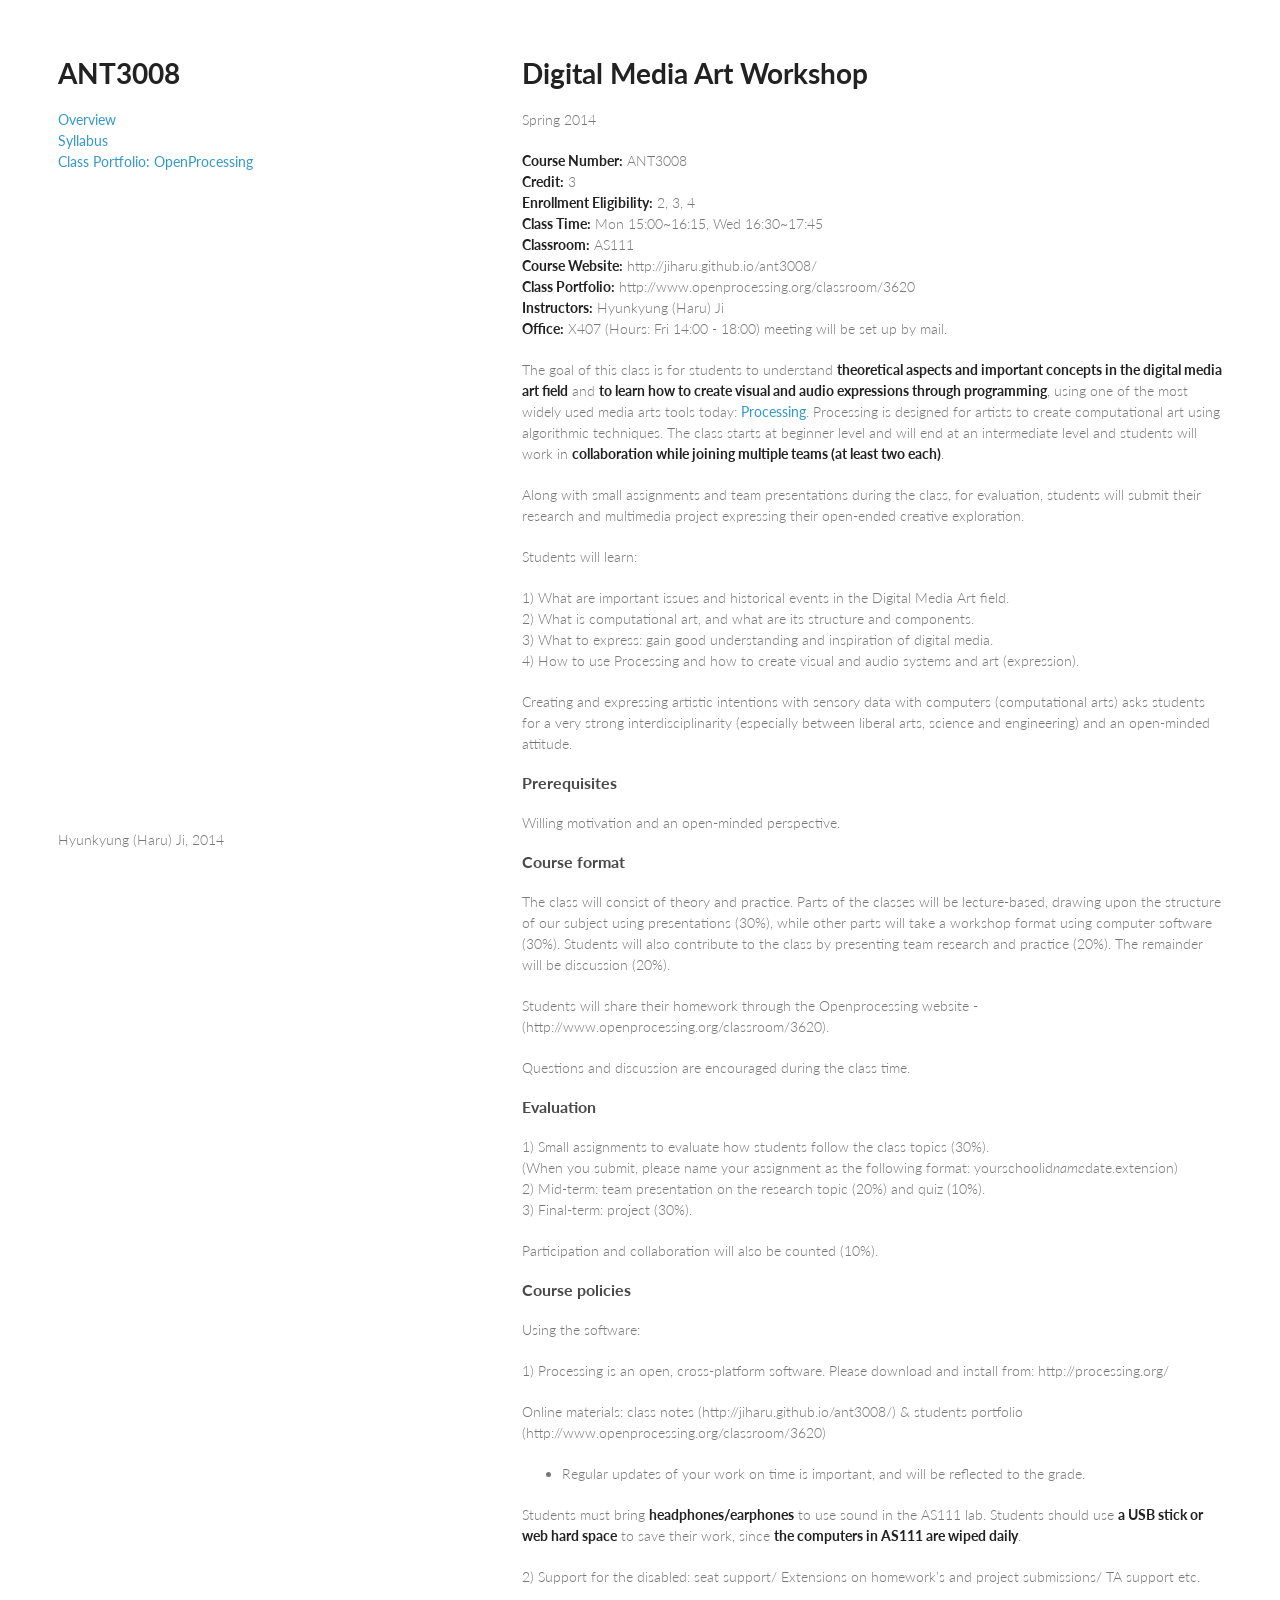
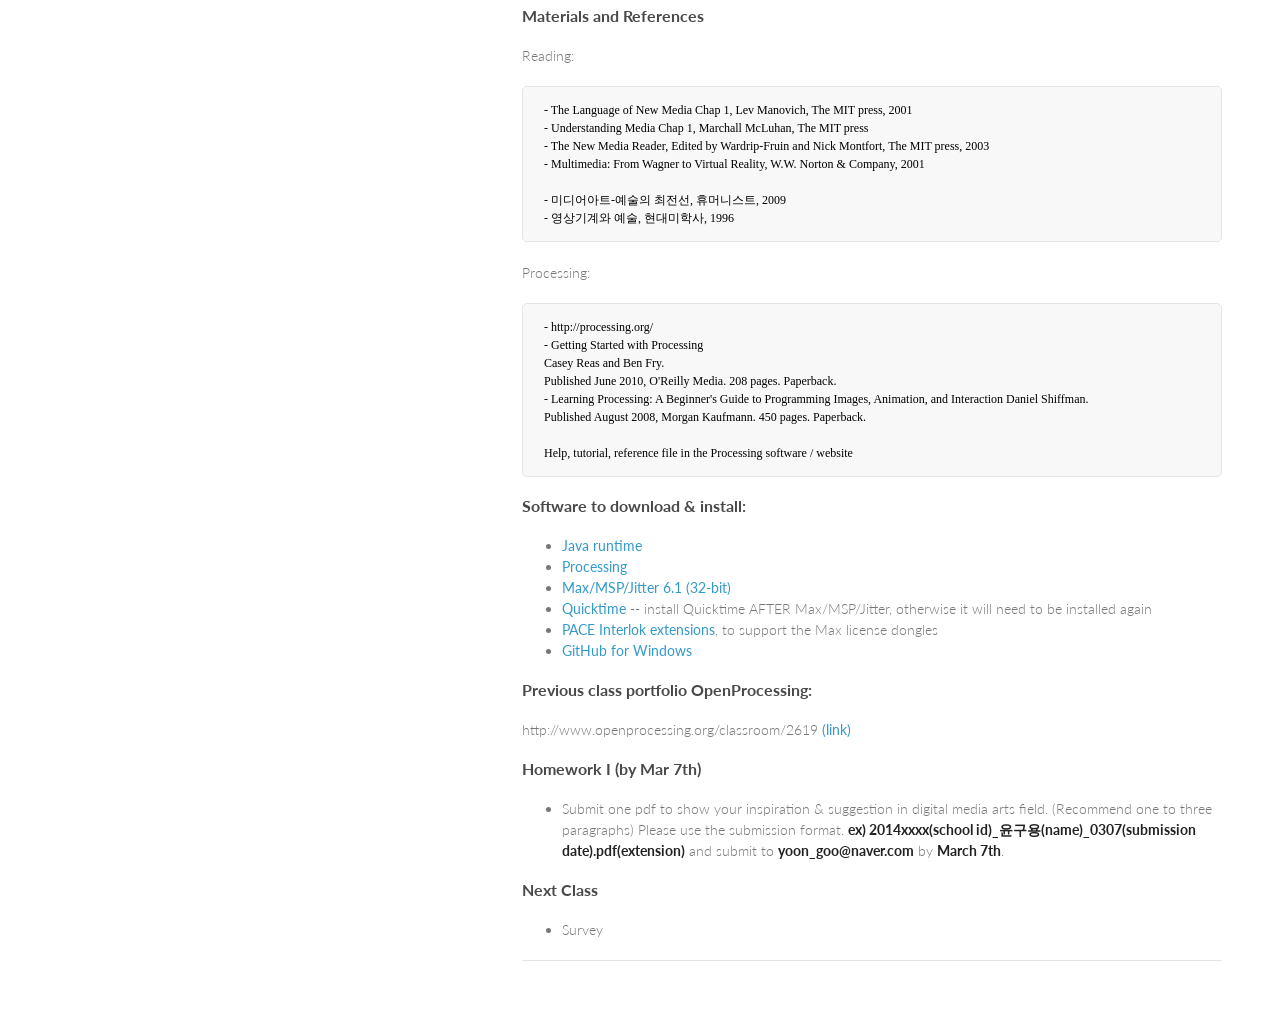
==== index.html @ 2ad6445f "update" ====
<!DOCTYPE html>
<html>
<head>
<meta charset='utf-8'>
<title>Digital Media Art Workshop</title>
    
<link href="css/site.css" media="screen" rel="stylesheet" type="text/css" />
<link href="css/highlight.default.css" media="screen" rel="stylesheet" type="text/css" />
  
<script src="js/jquery.js"></script>
<script src="js/showdown.js" type="text/javascript"></script>

<link rel="icon" type="image/x-icon" href="favicon.ico" />
</head>
<body>
<!--
Write the markdown code below.
A guide to markdown syntax is at http://daringfireball.net/projects/markdown/
-->

<div style="display: none" id="sourcetext">

# Digital Media Art Workshop  
Spring 2014

**Course Number:** ANT3008  
**Credit:** 3  
**Enrollment Eligibility:** 2, 3, 4  
**Class Time:** Mon 15:00~16:15, Wed 16:30~17:45      
**Classroom:** AS111     
**Course Website:** http://jiharu.github.io/ant3008/    
**Class Portfolio:** http://www.openprocessing.org/classroom/3620     
**Instructors:** Hyunkyung (Haru) Ji         
**Office:** X407 (Hours: Fri 14:00 - 18:00) meeting will be set up by mail.


The goal of this class is for students to understand **theoretical aspects and important concepts in the digital media art field** and **to learn how to create visual and audio expressions through programming**, using one of the most widely used media arts tools today: [Processing](http://www.processing.org). Processing is designed for artists to create computational art using algorithmic techniques. The class starts at beginner level and will end at an intermediate level and students will work in **collaboration while joining multiple teams (at least two each)**.

Along with small assignments and team presentations during the class, for evaluation, students will submit their research and multimedia project expressing their open-ended creative exploration.

Students will learn: 

1) What are important issues and historical events in the Digital Media Art field.    
2) What is computational art, and what are its structure and components.    
3) What to express: gain good understanding and inspiration of digital media.   
4) How to use Processing and how to create visual and audio systems and art (expression).

Creating and expressing artistic intentions with sensory data with computers (computational arts) asks students for a very strong interdisciplinarity (especially between liberal arts, science and engineering) and an open-minded attitude.

### Prerequisites 

Willing motivation and an open-minded perspective.

### Course format

The class will consist of theory and practice. Parts of the classes will be lecture-based, drawing upon the structure of our subject using presentations (30%), while other parts will take a workshop format using computer software (30%). Students will also contribute to the class by presenting team research and practice (20%). The remainder will be discussion (20%).

Students will share their homework through the Openprocessing website - (http://www.openprocessing.org/classroom/3620).

Questions and discussion are encouraged during the class time.

### Evaluation

1) Small assignments to evaluate how students follow the class topics (30%).     
	(When you submit, please name your assignment as the following format: yourschoolid_name_date.extension)    
2) Mid-term: team presentation on the research topic (20%) and quiz (10%).     
3) Final-term: project (30%).

Participation and collaboration will also be counted (10%).

### Course policies

Using the software:

1) Processing	is	an	open,	cross-platform	software.	Please	download	and	install	from: http://processing.org/

Online materials: class notes (http://jiharu.github.io/ant3008/) & students portfolio (http://www.openprocessing.org/classroom/3620)

- Regular updates of your work on time is important, and will be reflected to the grade.

Students must bring __headphones/earphones__ to use sound in the AS111 lab. Students should use __a USB stick or web hard space__ to save their work, since **the computers in AS111 are wiped daily**.

2) Support for the disabled: seat support/ Extensions on homework’s and project submissions/ TA support etc.

### Materials and References
Reading: 

	- The Language of New Media Chap 1, Lev Manovich, The MIT press, 2001 
	- Understanding Media Chap 1, Marchall McLuhan, The MIT press 
	- The New Media Reader, Edited by Wardrip-Fruin and Nick Montfort, The MIT press, 2003 
	- Multimedia: From Wagner to Virtual Reality, W.W. Norton & Company, 2001

	- 미디어아트-예술의 최전선, 휴머니스트, 2009 
	- 영상기계와 예술, 현대미학사, 1996

Processing: 

	- http://processing.org/ 
	- Getting Started with Processing
	Casey Reas and Ben Fry. 
	Published June 2010, O'Reilly Media. 208 pages. Paperback.
	- Learning Processing: A Beginner's Guide to Programming Images, Animation, and Interaction Daniel Shiffman. 
	Published August 2008, Morgan Kaufmann. 450 pages. Paperback.
	
	Help, tutorial, reference file in the Processing software / website

### Software to download & install:

- [Java runtime](http://www.java.com/en/download/index.jsp)
- [Processing](http://processing.org/download/)
- [Max/MSP/Jitter 6.1 (32-bit)](http://cycling74.com)
- [Quicktime](http://www.apple.com/quicktime/download/) -- install Quicktime AFTER Max/MSP/Jitter, otherwise it will need to be installed again 
- [PACE Interlok extensions](http://www.paceap.com/dldrvr.html), to support the Max license dongles 
- [GitHub for Windows](http://windows.github.com/)

### Previous class portfolio OpenProcessing: 

http://www.openprocessing.org/classroom/2619     [(link)](http://www.openprocessing.org/classroom/2619)

### Homework I (by Mar 7th)
- Submit one pdf to show your inspiration & suggestion in digital media arts field. (Recommend one to three paragraphs) Please use the submission format. **ex) 2014xxxx(school id)\_윤구용(name)\_0307(submission date).pdf(extension)** and submit to **yoon\_goo@naver.com** by **March 7th**.


### Next Class
- Survey

--- 

</div>
<div id="wrapper">
	
	<div class="header">
		
		<h1>ANT3008</h1>		
		<a href="index.html">Overview</a><br/>
		<a href="2014_dmaworkshop.pdf">Syllabus</a><br/>
		<a href=http://www.openprocessing.org/classroom/3620>Class Portfolio: OpenProcessing</a>
		<br/>
	<!--	<a href="processing.html">Processing</a><br/>
		<br/>
		<a href="max.html">Max/MSP/Jitter</a><br/> -->
	</div>
	<div class="section">
		<script type="text/javascript">
		//var converter = new Markdown.Converter();
		var converter = new Showdown.converter();
		document.write(converter.makeHtml($('#sourcetext').text()));
		</script>
	</div>
	
	<div class="footer">Hyunkyung (Haru) Ji, 2014</div>
	
</div>
</body>
</html>
---- css/site.css ----
@import url(https://fonts.googleapis.com/css?family=Lato:300italic,700italic,300,700);

body {
  padding:50px;
  font:14px/1.5 Lato, "Helvetica Neue", Helvetica, Arial, sans-serif;
  color:#777;
  font-weight:300;
}

h1, h2, h3, h4, h5, h6 {
  color:#222;
  margin:0 0 20px;
}

p, ul, ol, table, pre, dl {
  margin:0 0 20px;
}

h1, h2, h3 {
  line-height:1.1;
}

h1 {
  font-size:28px;
}

h2 {
  color:#393939;
}

h3, h4, h5, h6 {
  color:#494949;
}

a {
  color:#39c;
  font-weight:400;
  text-decoration:none;
}

a small {
  font-size:11px;
  color:#777;
  margin-top:-0.6em;
  display:block;
}

.wrapper {
  width:860px;
  margin:0 auto;
}

blockquote {
  border-left:1px solid #e5e5e5;
  margin:0;
  padding:0 0 0 20px;
  font-style:italic;
}

code, pre {
  font-family:Monaco, Bitstream Vera Sans Mono, Lucida Console, Terminal;
  color:#333;
  font-size:12px;
}

pre {
  padding:8px 15px;
  background: #f8f8f8;  
  border-radius:5px;
  border:1px solid #e5e5e5;
  overflow-x: auto;
}

table {
  width:100%;
  border-collapse:collapse;
}

th, td {
  text-align:left;
  padding:5px 10px;
  border-bottom:1px solid #e5e5e5;
}

dt {
  color:#444;
  font-weight:700;
}

th {
  color:#444;
}

img {
  max-width:100%;
}

.header {
  width:220px;
  float:left;
  position:fixed;
}

.header ul {
  list-style:none;
  height:40px;
  
  padding:0;
  
  background: #eee;
  background: -moz-linear-gradient(top, #f8f8f8 0%, #dddddd 100%);
  background: -webkit-gradient(linear, left top, left bottom, color-stop(0%,#f8f8f8), color-stop(100%,#dddddd));
  background: -webkit-linear-gradient(top, #f8f8f8 0%,#dddddd 100%);
  background: -o-linear-gradient(top, #f8f8f8 0%,#dddddd 100%);
  background: -ms-linear-gradient(top, #f8f8f8 0%,#dddddd 100%);
  background: linear-gradient(top, #f8f8f8 0%,#dddddd 100%);
  
  border-radius:5px;
  border:1px solid #d2d2d2;
  box-shadow:inset #fff 0 1px 0, inset rgba(0,0,0,0.03) 0 -1px 0;
  width:220px;
}

.header li {
  width:89px;
  float:left;
  border-right:1px solid #d2d2d2;
  height:40px;
}

.header ul a {
  line-height:1;
  font-size:11px;
  color:#999;
  display:block;
  text-align:center;
  padding-top:6px;
  height:40px;
}

strong {
  color:#222;
  font-weight:700;
}

.header ul li + li {
  width:88px;
  border-left:1px solid #fff;
}

.header ul li + li + li {
  border-right:none;
  width:89px;
}

.header ul a strong {
  font-size:14px;
  display:block;
  color:#222;
}

.section {
  width:700px;
  float:right;
  padding-bottom:50px;
}

small {
  font-size:11px;
}

hr {
  border:0;
  background:#e5e5e5;
  height:1px;
  margin:0 0 20px;
}

.footer {
  width:220px;
  float:left;
  position:fixed;
  bottom:50px;
}

@media print, screen and (max-width: 1050px) {
  
  div.wrapper {
    width:auto;
    margin:0;
  }
  
  .header, .section, .footer {
    float:none;
    position:static;
    width:auto;
  }
  
  .header {
    padding-right:320px;
  }
  
  .section {
    border:1px solid #e5e5e5;
    border-width:1px 0;
    padding:20px 0;
    margin:0 0 20px;
  }
  
  .header a small {
    display:inline;
  }
  
  .header ul {
    position:absolute;
    right:50px;
    top:52px;
  }
}

@media print, screen and (max-width: 720px) {
  body {
    word-wrap:break-word;
  }
  
  .header {
    padding:0;
  }
  
  .header ul, .header p.view {
    position:static;
  }
  
  pre, code {
    word-wrap:normal;
  }
}

@media print, screen and (max-width: 480px) {
  body {
    padding:15px;
  }
  
  .header ul {
    display:none;
  }
}

@media print {
  body {
    padding:0.4in;
    font-size:12pt;
    color:#444;
  }
}

/*

body {
	font-size: 12px;
	line-height: 16px;
	margin: 0;
	padding: 0;
	
}

p, td, div {
	font-family: "Helvetica Neue", Arial, Helvetica, Geneva, sans-serif;
	font-weight: normal;
	font-size: 12px;
	line-height: 145%;
	font-family: georgia, geneva, arial, verdana, helvetica, san-serif;
	color:#333333;
	
}

b, i, em, strong {
	color: #000000;
}

body {
	padding: 0px;
	background-color: #fff;
	margin: 0px;;
}

h1 { font-family: "Helvetica Neue", Helvetica, Geneva, Arial, sans-serif; 
	font-weight: lighter;  color: #999999; font-size: 32px;
}

h2 { font-family: "Helvetica Neue", Helvetica, Geneva, Arial, sans-serif;
	font-weight: lighter;  color: #999999; font-size: 28px; }
h3 { font-family: "Helvetica Neue", Helvetica, Geneva, Arial, sans-serif;
	font-weight: lighter;  color: #999999; font-size: 24px; }
h4 { font-family: "Helvetica Neue", Helvetica, Geneva, Arial, sans-serif;
	font-weight: lighter;  color: #999999; font-size: 18px; }

a {
	list-style-type:none;
	color: #0066CC;
	border-width: 0px 0px 1px 0px;
	border-style: solid;
	border-color: #0066CC;
}
a:link, a:visited {
	text-decoration: none;
	color: #0066CC;
}
a:active, a:hover {
	text-decoration: none;
	color: #FFFFFF;
	background-color:#999999;
	border-style: none;
}

img {
	border-width: 0px; 
}

pre, code {
	background-color:#EEEEEE;
	padding: 5px;
	font-family: "Andale Mono", Monaco, Courier, "Courier New";
	font-size: 11px;
	line-height: 12px;
}

div {
	margin: 0px;
	padding: 0px;
}

hr {
	border: 1px dotted #CCCCCC;
	height: 0px;
}


#wrapper {
	margin: 80px auto 0px auto;
	padding: 0px;
	position: relative;
	text-align:justify;
	width: 760px;
	height: 100%;
	background-color:#fff;
	border: 0px;
}

#Head {
	width: 100%;
	margin: 0px;
	padding: 5px;
}

#Head h1 {
	font-size:42px;
	text-align:right;
	font-weight:lighter;
	line-height: 50%;
	color:#999999;
}


#nav {
	margin: 0px 5px 0px 5px;
	padding: 5px 0px 5px 0px;
	background-color:#EEEEEE;
	width: 100%;
	font-family: "Helvetica Neue", Helvetica, Geneva, Arial, sans-serif;
	text-align: right;
} 

#nav a {
	display:inline;
	list-style-type:none;
	text-transform: uppercase;
	color: #0066CC;
	font-weight:bold;
	font-size:small;
	margin: 5px;
	padding: 0px;
	border-style: none;
}
#nav a:link, #nav a:visited {
	text-decoration: none;
	color: #0066CC;
}
#nav a:active, #nav a:hover {
	text-decoration: none;
	color: #FFFFFF;
	background-color:#999999;
	margin: 0px;
	padding: 5px;
}


#Left {
	margin: 10px;
	padding: 0px;
	left: 0px;
	width: 480px;
	float:left;
}

#Right {
	margin-left: 538px;
	width: 202;
	margin-top: 0px;
	margin-right: 0px;
	margin-bottom: 0px;
	padding: 0px;
	text-align:right;
}

#Right a {
	color: #0066CC;
	font-size:small;
	margin: 0px;
	padding: 0px;
	border-style: none;
	font-family: "Helvetica Neue", Helvetica, Geneva, Arial, sans-serif;
}
#Right a:link, #Right a:visited {
	text-decoration: none;
	color: #0066CC;
}
#Right a:active, #Right a:hover {
	text-decoration: none;
	color: #FFFFFF;
	background-color:#999999;
}

#Right img {
	vertical-align: text-top;	
}

.ImgAlignRight {
	float:right;
	padding-right: 0px;
	padding-left: 5px;
	padding-bottom: 1px;
	clear: both;	
}

.ContentBox {
	position: relative;
	margin-left: 0px;
	margin-right: 0px;
	margin-top: 0px;
	margin-bottom: 5px;
	padding: 5px 15px 5px 15px;
	border: 1px dotted #666666;
	text-align:justify;
}

.Caption {
	font-size: smaller;
	font-weight:lighter;
	color:#666666;
}

#Footer {
	width: 100%;
	padding: 0px 0px 30px 0px;
	margin: 10px;
	border-top: #666666 1px dotted;
	color:#666666;
	font-family: "Helvetica Neue", Helvetica, Geneva, Arial, sans-serif;
	font-size:smaller;
	text-align:right;
	float:left;
}
*/
---- css/highlight.default.css ----
/*

Original style from softwaremaniacs.org (c) Ivan Sagalaev <Maniac@SoftwareManiacs.Org>

*/

pre code {
  display: block; padding: 0.5em;
  background: #f8f8f8;
}

pre code,
pre .subst,
pre .tag .title,
pre .lisp .title,
pre .clojure .built_in,
pre .nginx .title {
  color: black;
}

pre .string,
pre .title,
pre .constant,
pre .parent,
pre .tag .value,
pre .rules .value,
pre .rules .value .number,
pre .preprocessor,
pre .ruby .symbol,
pre .ruby .symbol .string,
pre .aggregate,
pre .template_tag,
pre .django .variable,
pre .smalltalk .class,
pre .addition,
pre .flow,
pre .stream,
pre .bash .variable,
pre .apache .tag,
pre .apache .cbracket,
pre .tex .command,
pre .tex .special,
pre .erlang_repl .function_or_atom,
pre .markdown .header {
  color: #800;
}

pre .comment,
pre .annotation,
pre .template_comment,
pre .diff .header,
pre .chunk,
pre .markdown .blockquote {
  color: #888;
}

pre .number,
pre .date,
pre .regexp,
pre .literal,
pre .smalltalk .symbol,
pre .smalltalk .char,
pre .go .constant,
pre .change,
pre .markdown .bullet,
pre .markdown .link_url {
  color: #080;
}

pre .label,
pre .javadoc,
pre .ruby .string,
pre .decorator,
pre .filter .argument,
pre .localvars,
pre .array,
pre .attr_selector,
pre .important,
pre .pseudo,
pre .pi,
pre .doctype,
pre .deletion,
pre .envvar,
pre .shebang,
pre .apache .sqbracket,
pre .nginx .built_in,
pre .tex .formula,
pre .erlang_repl .reserved,
pre .prompt,
pre .markdown .link_label,
pre .vhdl .attribute,
pre .clojure .attribute,
pre .coffeescript .property {
  color: #88F
}

pre .keyword,
pre .id,
pre .phpdoc,
pre .title,
pre .built_in,
pre .aggregate,
pre .css .tag,
pre .javadoctag,
pre .phpdoc,
pre .yardoctag,
pre .smalltalk .class,
pre .winutils,
pre .bash .variable,
pre .apache .tag,
pre .go .typename,
pre .tex .command,
pre .markdown .strong,
pre .request,
pre .status {
  font-weight: bold;
}

pre .markdown .emphasis {
  font-style: italic;
}

pre .nginx .built_in {
  font-weight: normal;
}

pre .coffeescript .javascript,
pre .javascript .xml,
pre .tex .formula,
pre .xml .javascript,
pre .xml .vbscript,
pre .xml .css,
pre .xml .cdata {
  opacity: 0.5;
}
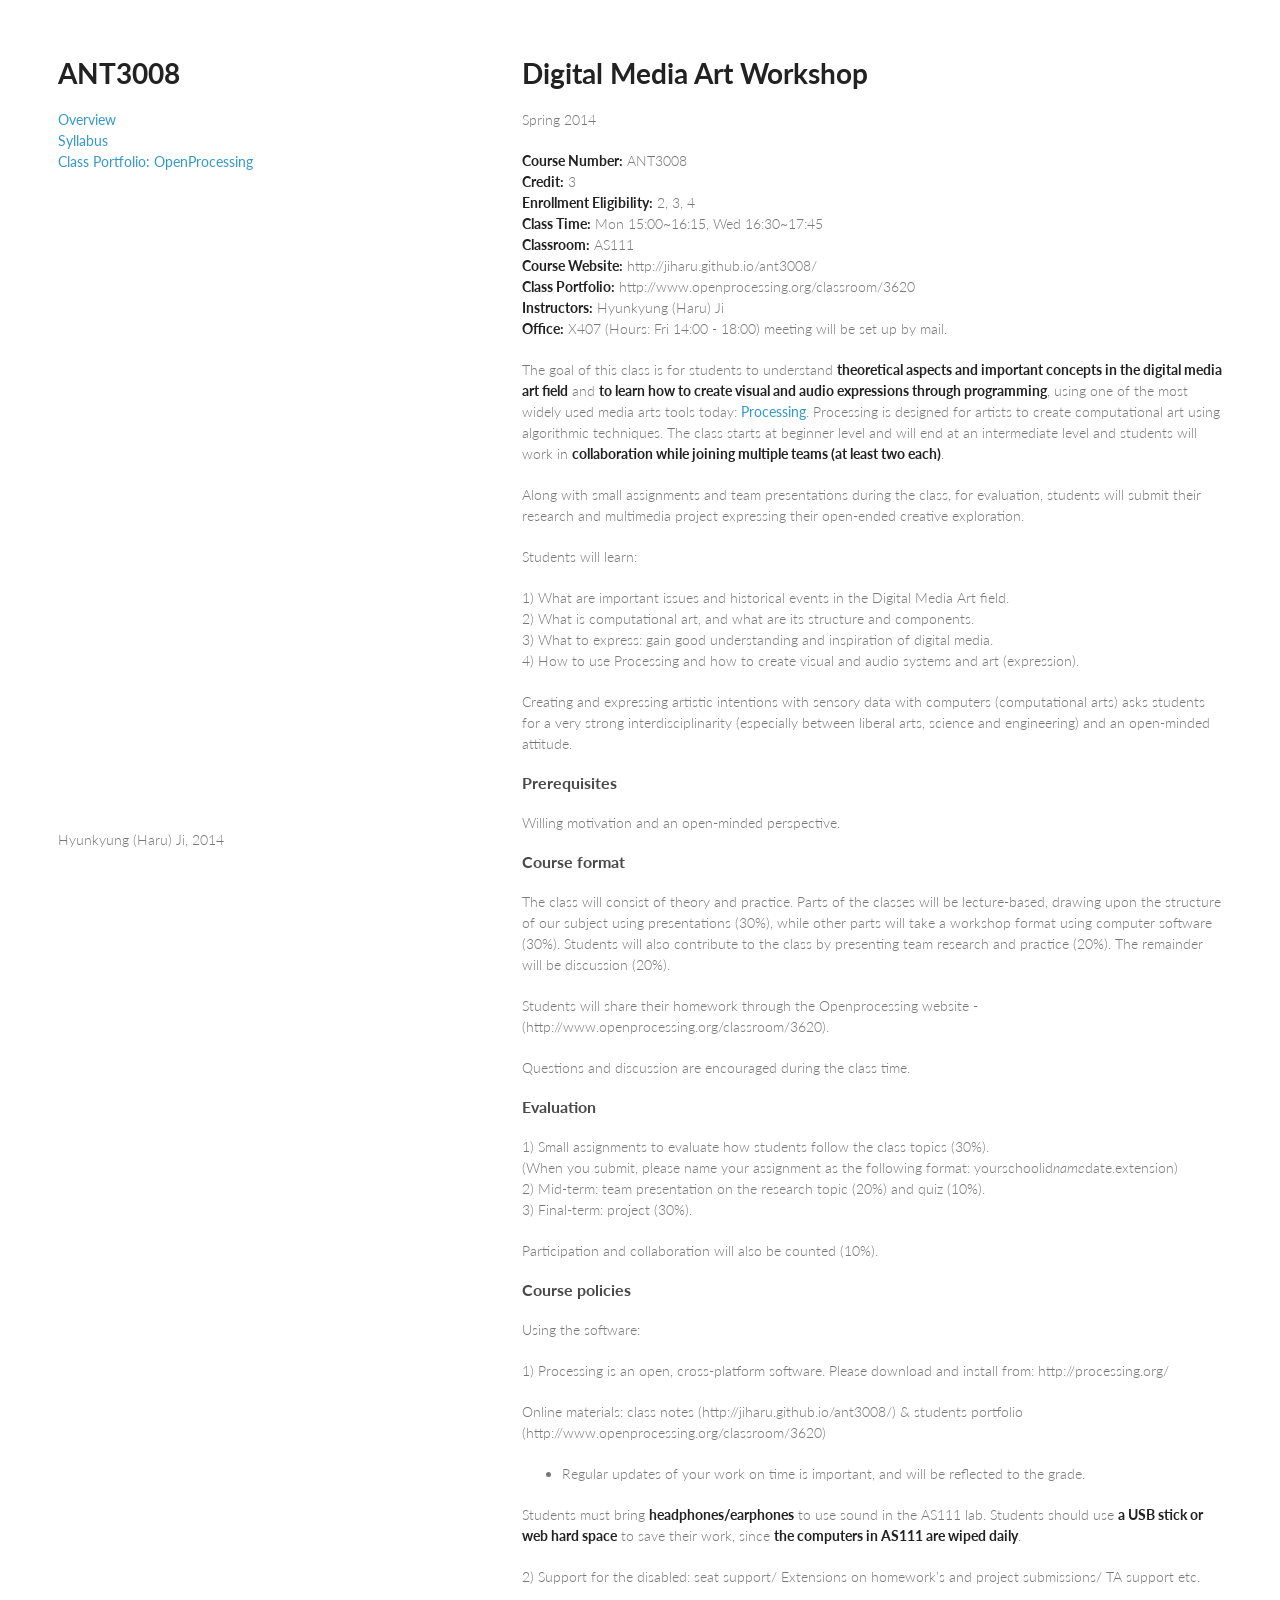
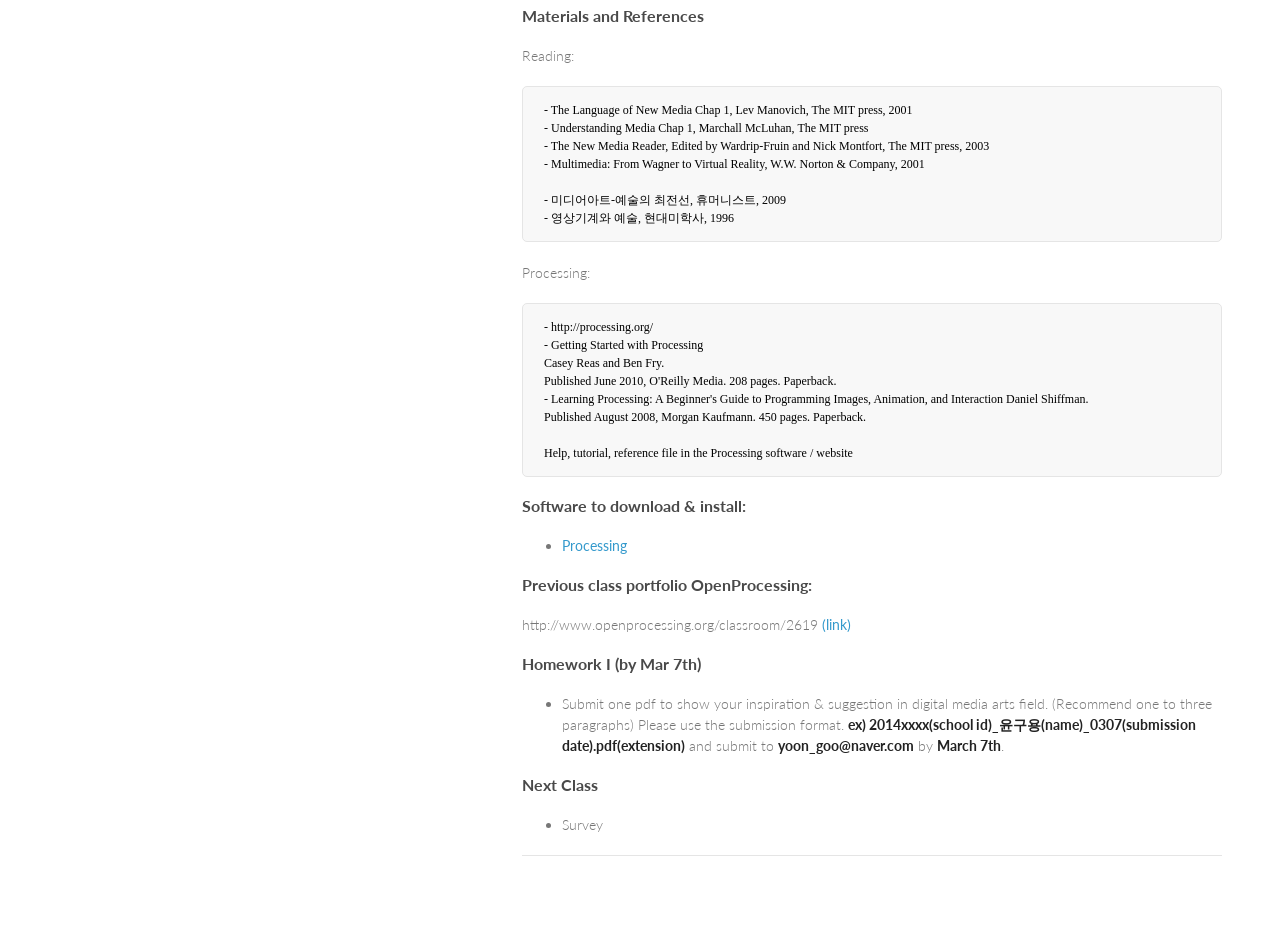
==== commit eea704eb: "update" ====
--- a/index.html
+++ b/index.html
@@ -106,12 +106,7 @@
 
 ### Software to download & install:
 
-- [Java runtime](http://www.java.com/en/download/index.jsp)
 - [Processing](http://processing.org/download/)
-- [Max/MSP/Jitter 6.1 (32-bit)](http://cycling74.com)
-- [Quicktime](http://www.apple.com/quicktime/download/) -- install Quicktime AFTER Max/MSP/Jitter, otherwise it will need to be installed again 
-- [PACE Interlok extensions](http://www.paceap.com/dldrvr.html), to support the Max license dongles 
-- [GitHub for Windows](http://windows.github.com/)
 
 ### Previous class portfolio OpenProcessing: 
 
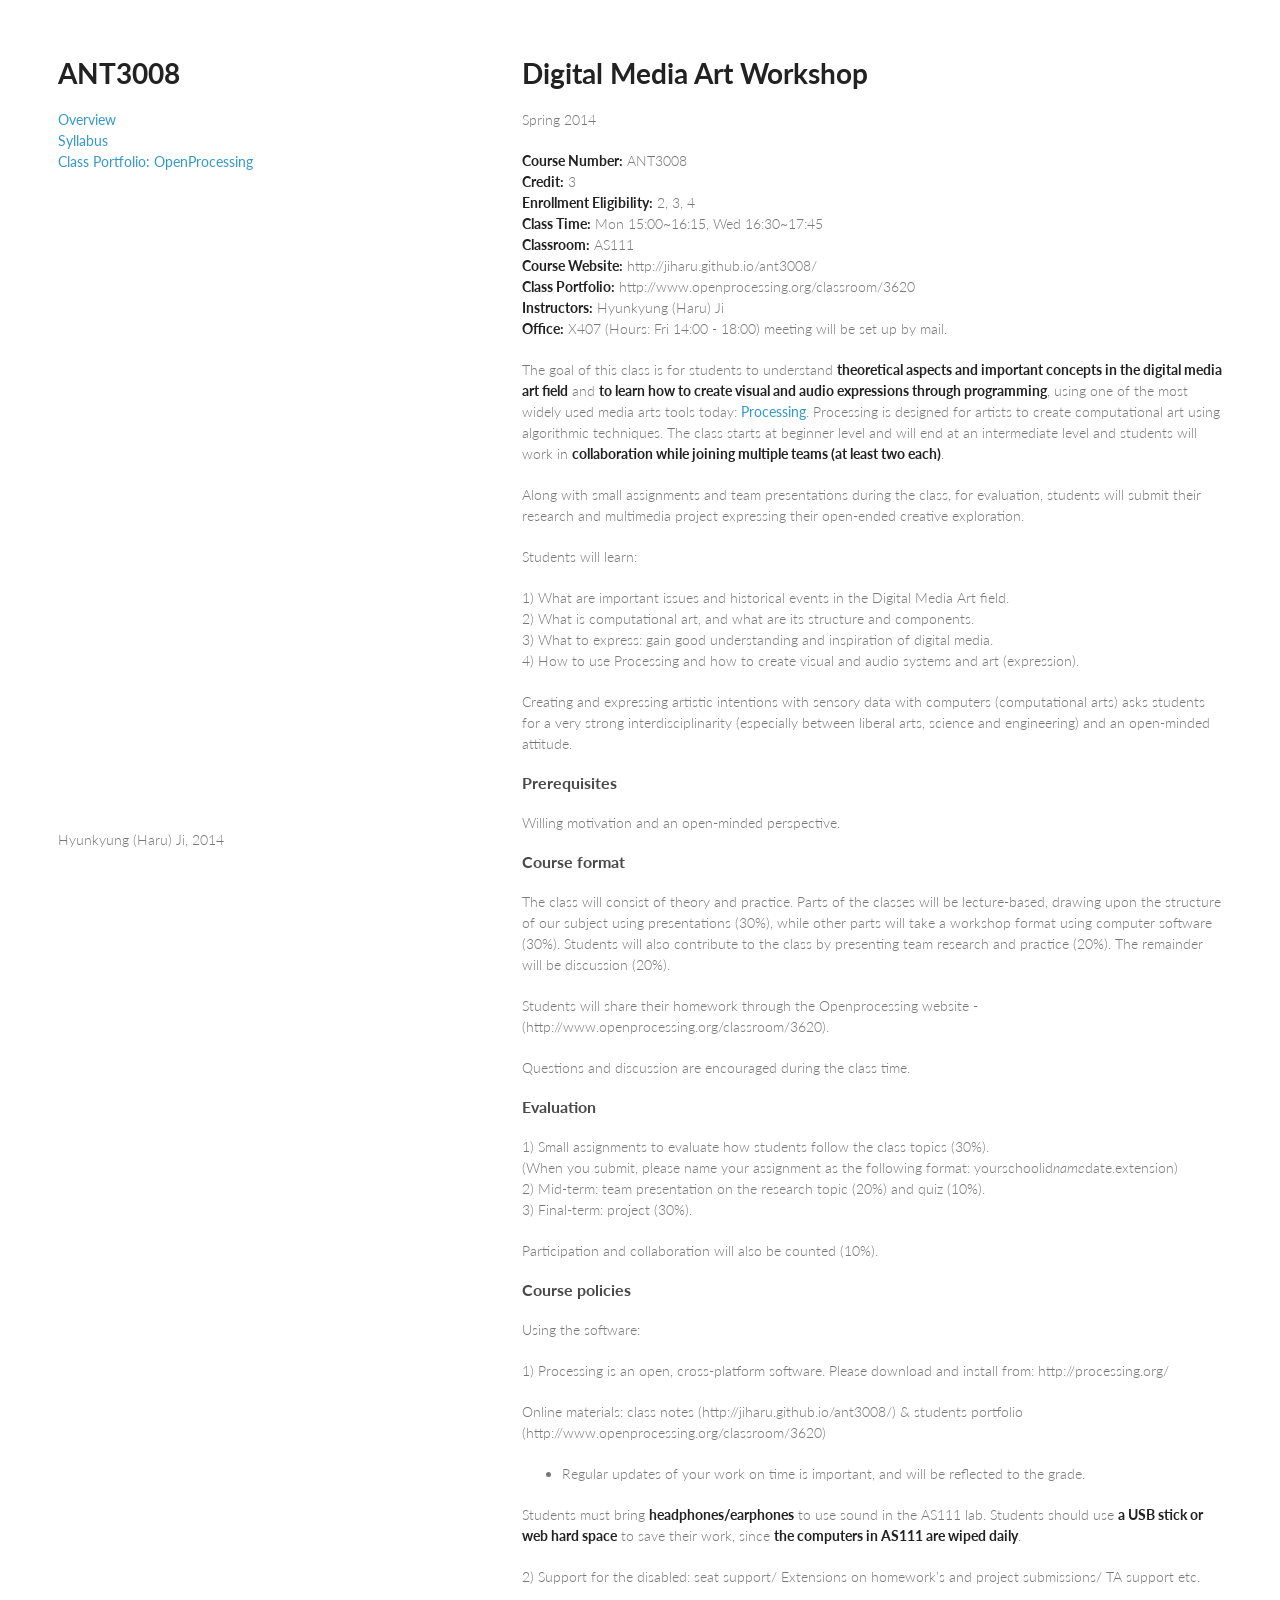
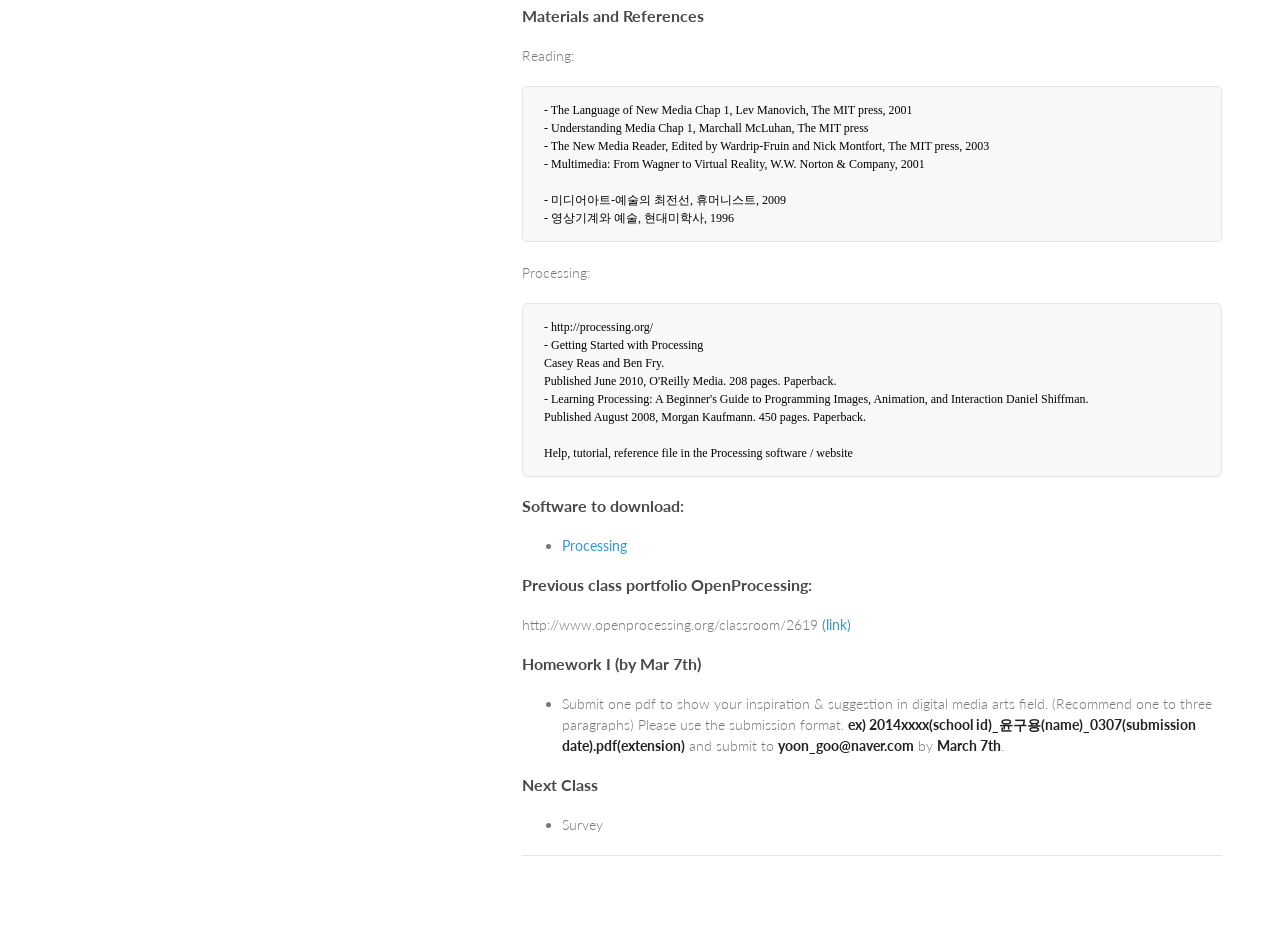
==== commit bd727180: "update" ====
--- a/index.html
+++ b/index.html
@@ -104,7 +104,7 @@
 	
 	Help, tutorial, reference file in the Processing software / website
 
-### Software to download & install:
+### Software to download:
 
 - [Processing](http://processing.org/download/)
 
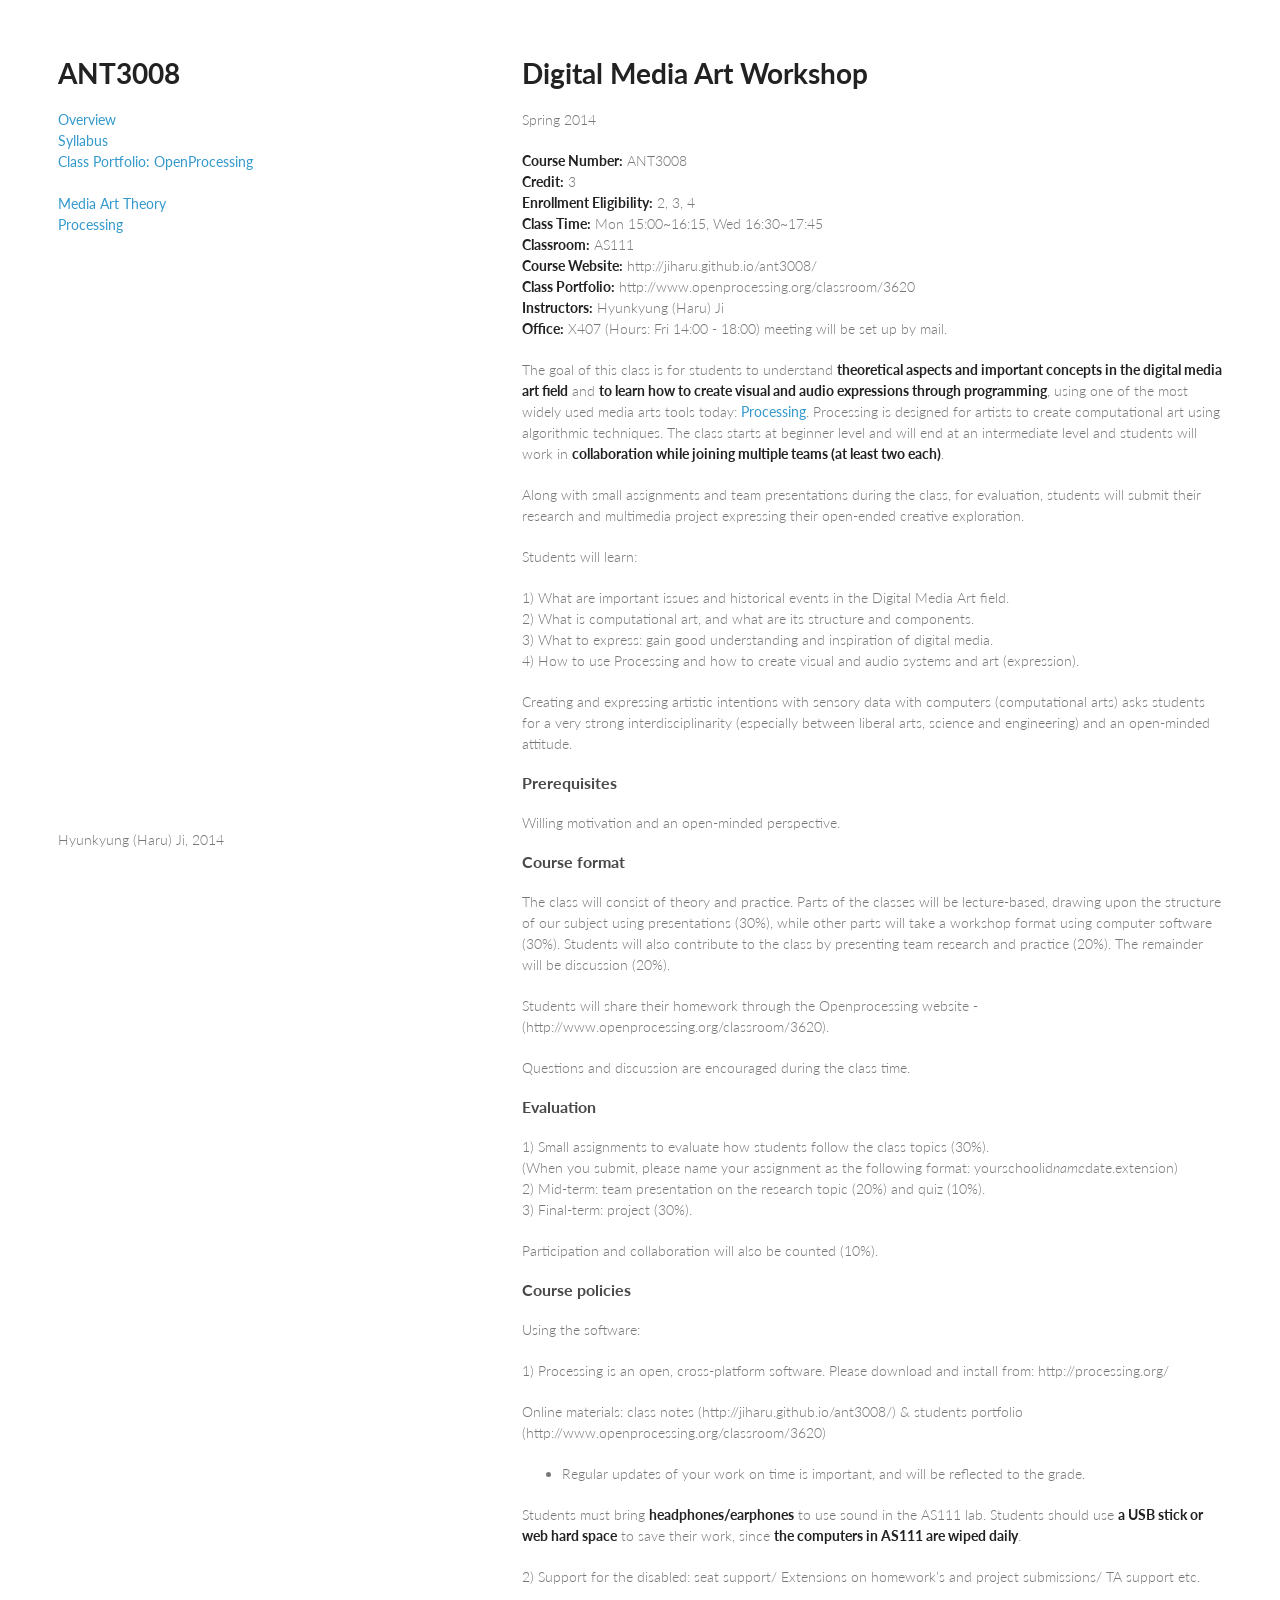
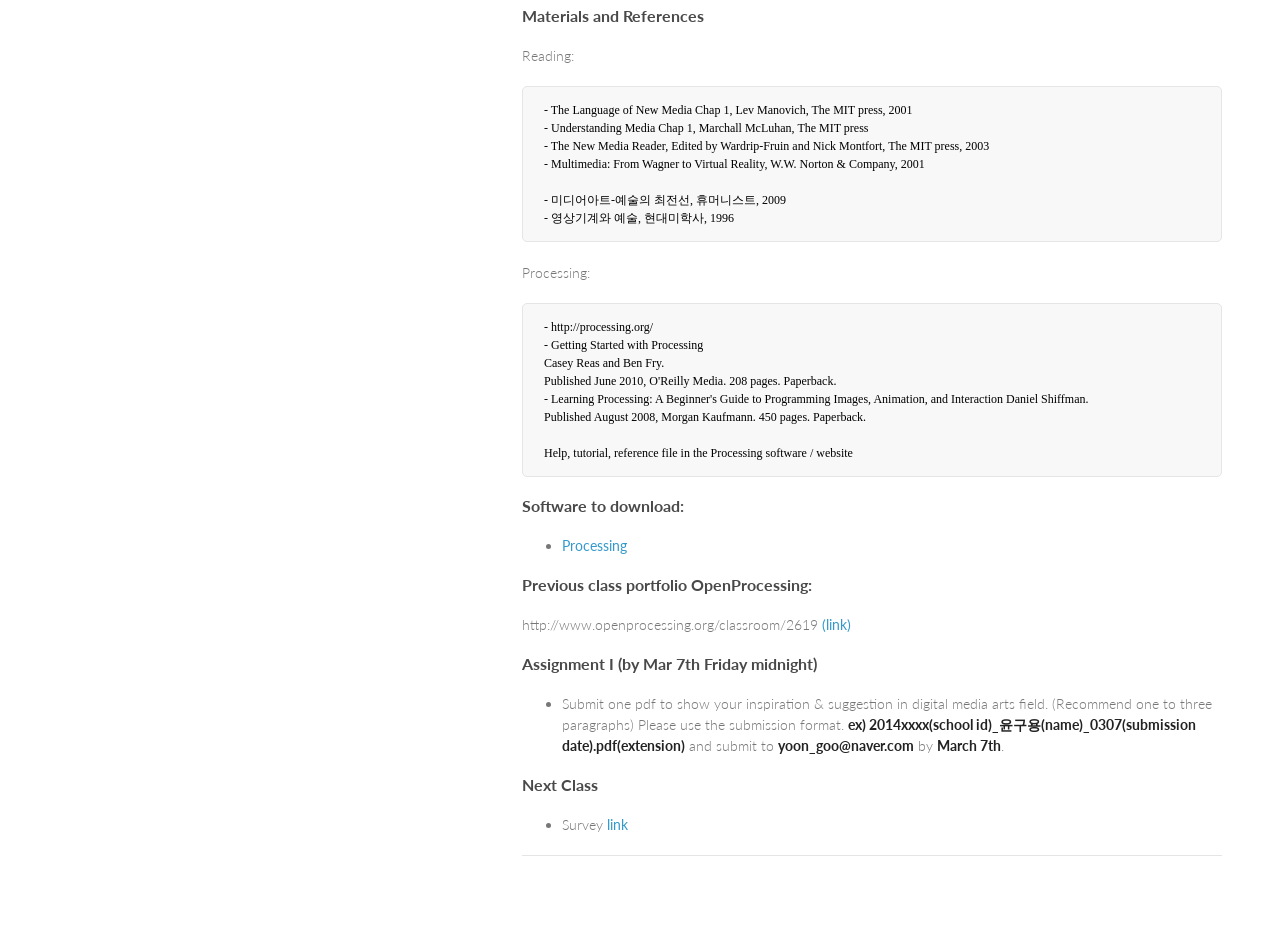
==== commit cd66d6eb: "update" ====
--- a/index.html
+++ b/index.html
@@ -112,12 +112,12 @@
 
 http://www.openprocessing.org/classroom/2619     [(link)](http://www.openprocessing.org/classroom/2619)
 
-### Homework I (by Mar 7th)
+### Assignment I (by Mar 7th Friday midnight)
 - Submit one pdf to show your inspiration & suggestion in digital media arts field. (Recommend one to three paragraphs) Please use the submission format. **ex) 2014xxxx(school id)\_윤구용(name)\_0307(submission date).pdf(extension)** and submit to **yoon\_goo@naver.com** by **March 7th**.
 
 
 ### Next Class
-- Survey
+- Survey [link](https://docs.google.com/forms/d/11x7WYAbM5YvWRGxfHUEVZEcPGlIAhMvw2wcq1GQN0pM/viewform)
 
 --- 
 
@@ -130,10 +130,11 @@
 		<a href="index.html">Overview</a><br/>
 		<a href="2014_dmaworkshop.pdf">Syllabus</a><br/>
 		<a href=http://www.openprocessing.org/classroom/3620>Class Portfolio: OpenProcessing</a>
+		<br/><br/>
+		<a href="theory.html">Media Art Theory</a><br/>
+		<a href="processing.html">Processing</a><br/>
 		<br/>
-	<!--	<a href="processing.html">Processing</a><br/>
-		<br/>
-		<a href="max.html">Max/MSP/Jitter</a><br/> -->
+		<!--	<a href="max.html">Max/MSP/Jitter</a><br/>  -->
 	</div>
 	<div class="section">
 		<script type="text/javascript">
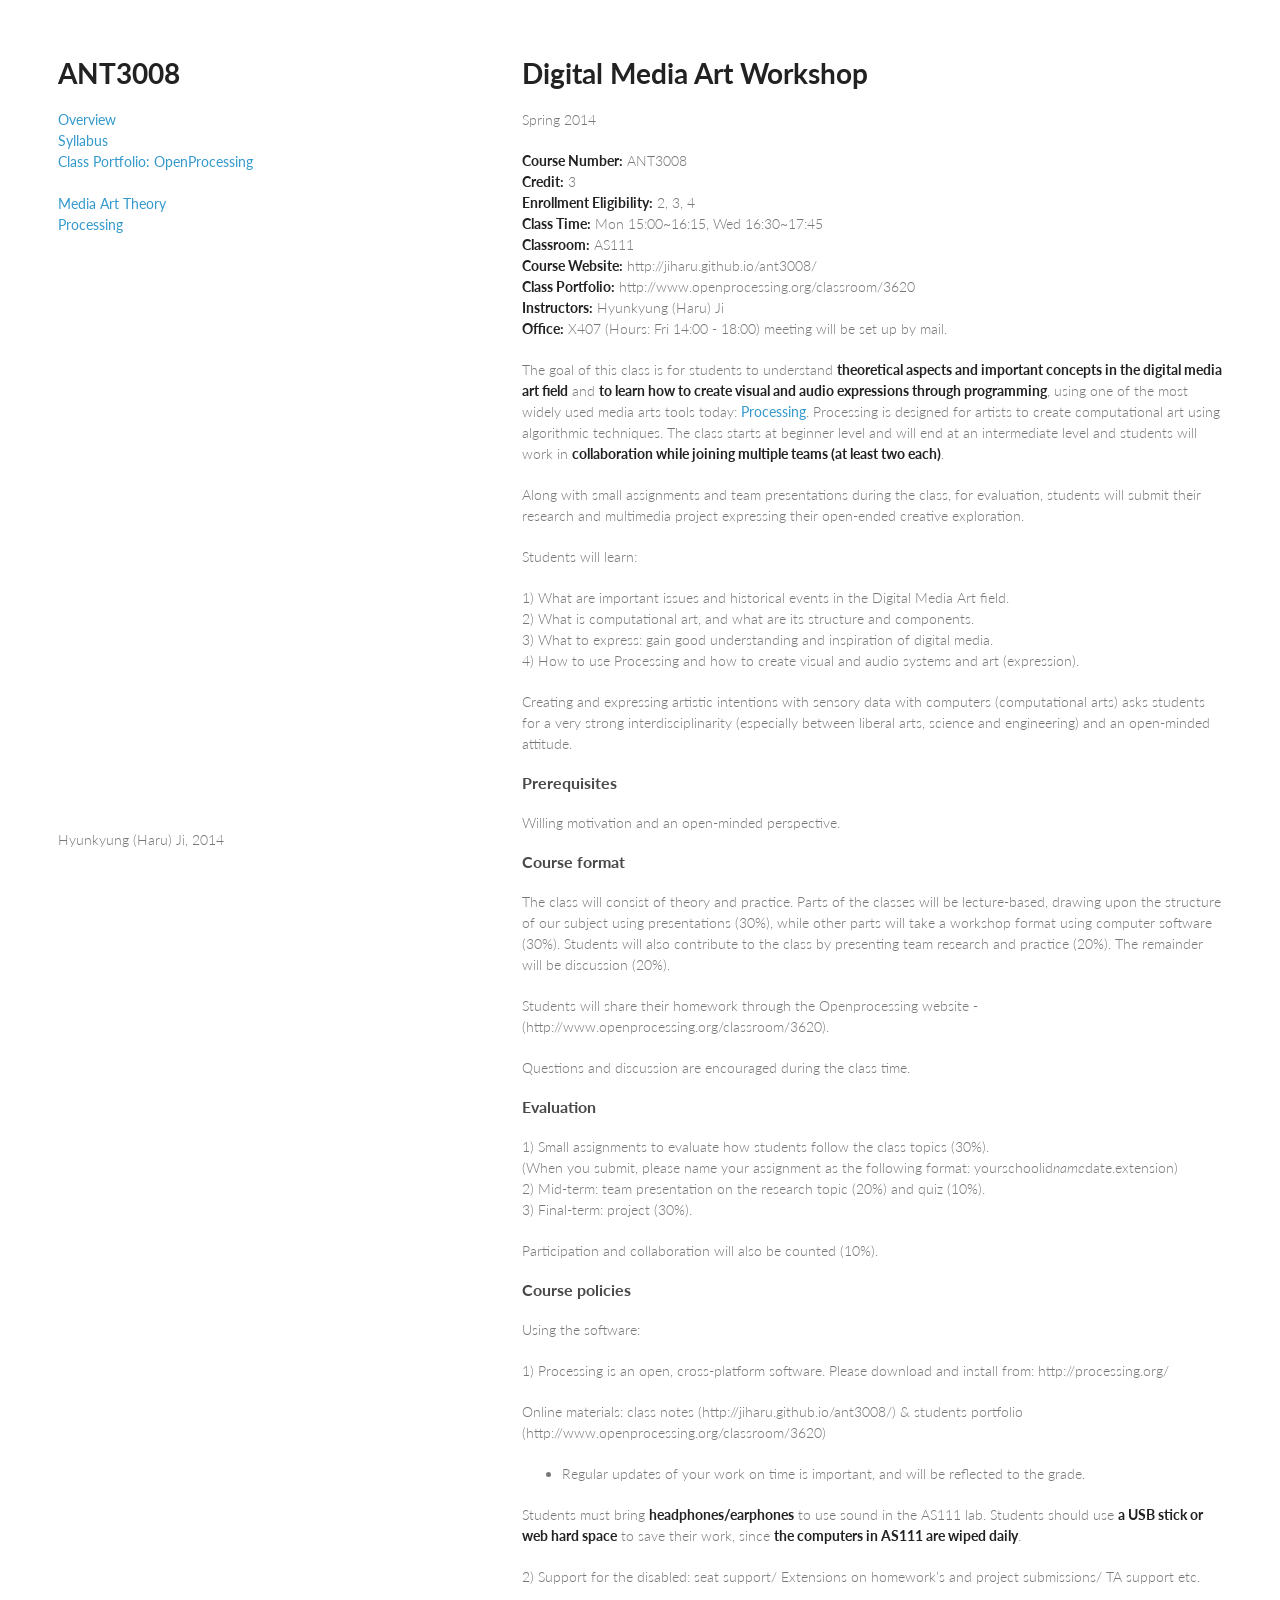
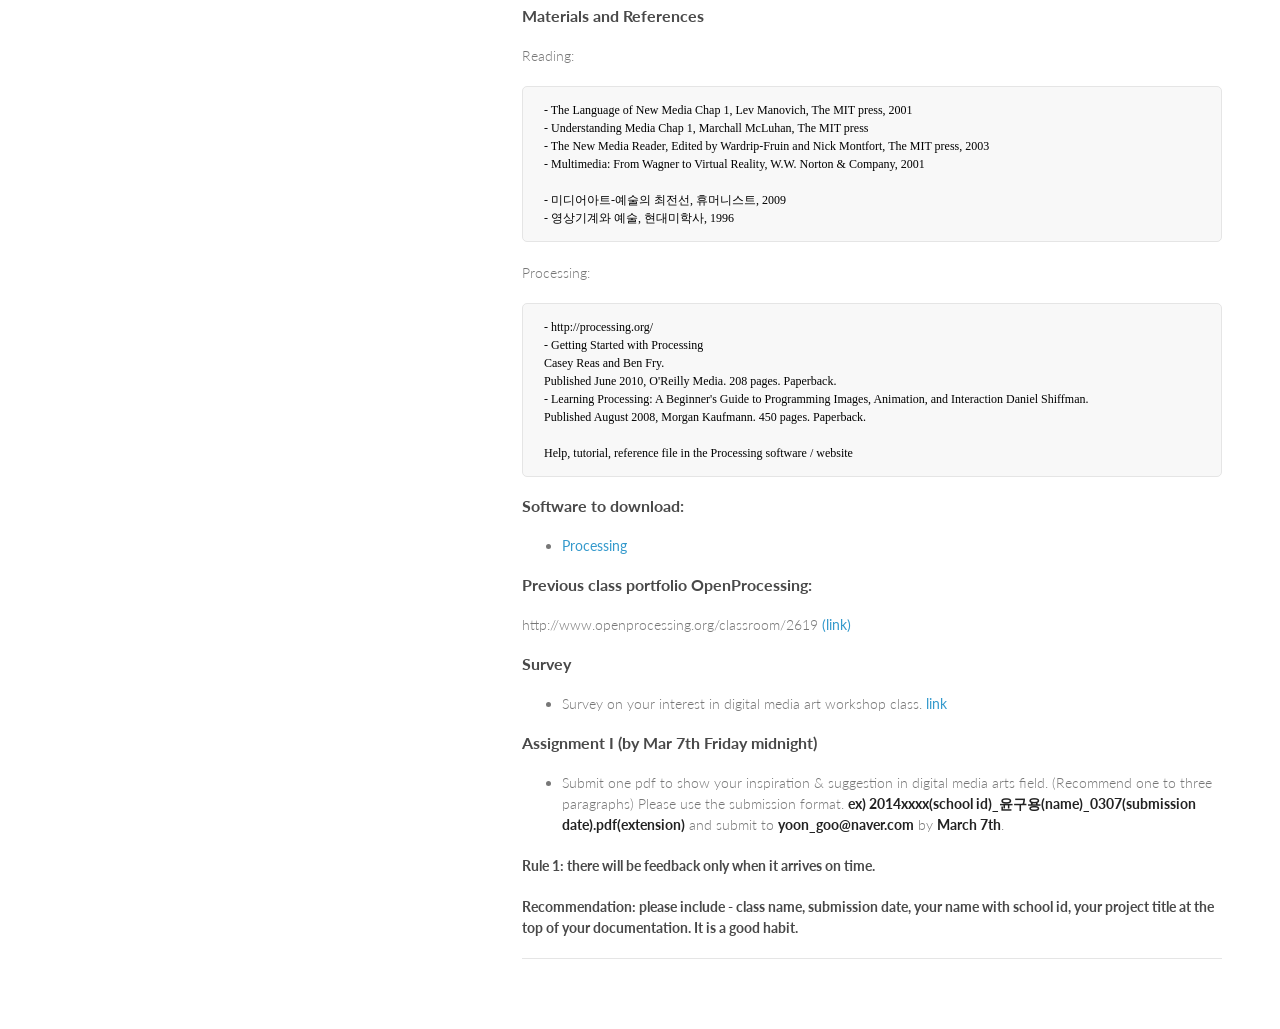
==== commit e02f8341: "update" ====
--- a/index.html
+++ b/index.html
@@ -112,12 +112,14 @@
 
 http://www.openprocessing.org/classroom/2619     [(link)](http://www.openprocessing.org/classroom/2619)
 
+### Survey
+- Survey on your interest in digital media art workshop class. [link](https://docs.google.com/forms/d/11x7WYAbM5YvWRGxfHUEVZEcPGlIAhMvw2wcq1GQN0pM/viewform)
+
 ### Assignment I (by Mar 7th Friday midnight)
 - Submit one pdf to show your inspiration & suggestion in digital media arts field. (Recommend one to three paragraphs) Please use the submission format. **ex) 2014xxxx(school id)\_윤구용(name)\_0307(submission date).pdf(extension)** and submit to **yoon\_goo@naver.com** by **March 7th**.
 
-
-### Next Class
-- Survey [link](https://docs.google.com/forms/d/11x7WYAbM5YvWRGxfHUEVZEcPGlIAhMvw2wcq1GQN0pM/viewform)
+#### Rule 1: there will be feedback only when it arrives on time.
+#### Recommendation: please include - class name, submission date, your name with school id, your project title at the top of your documentation. It is a good habit.
 
 --- 
 
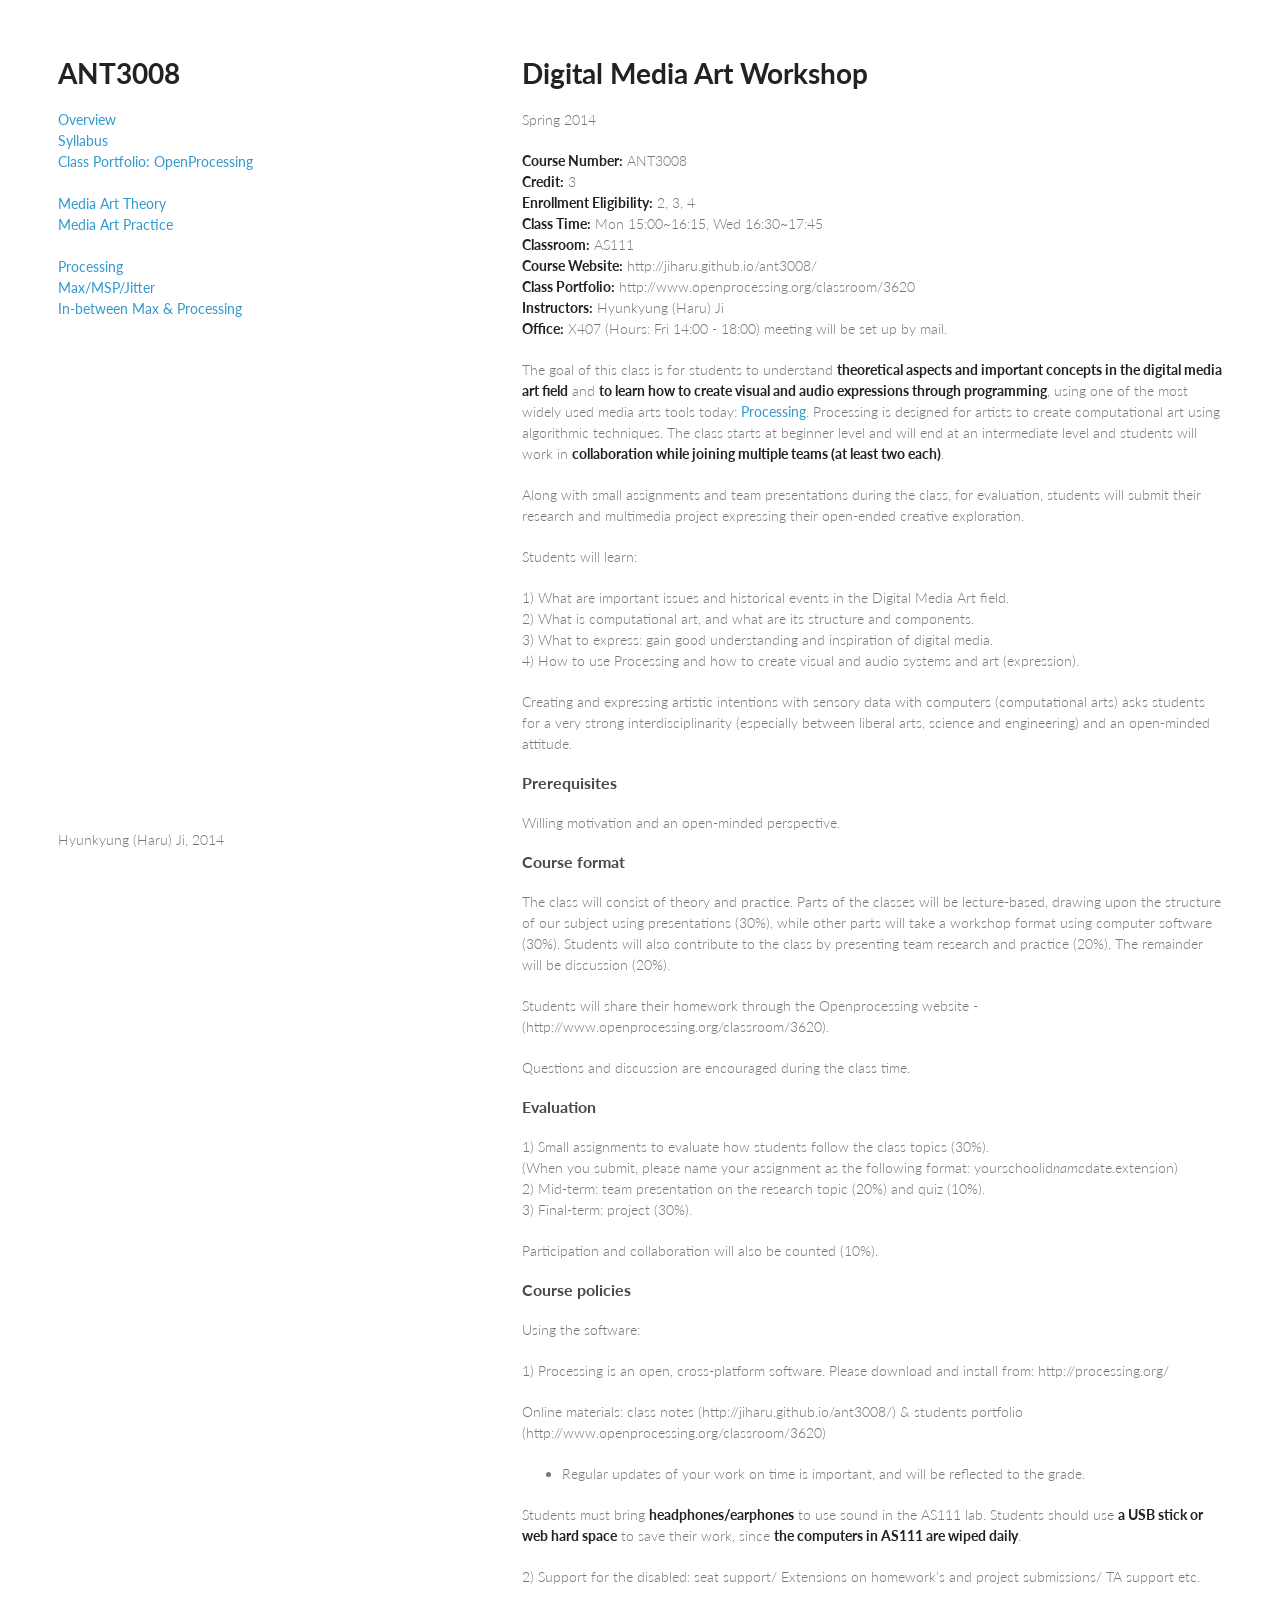
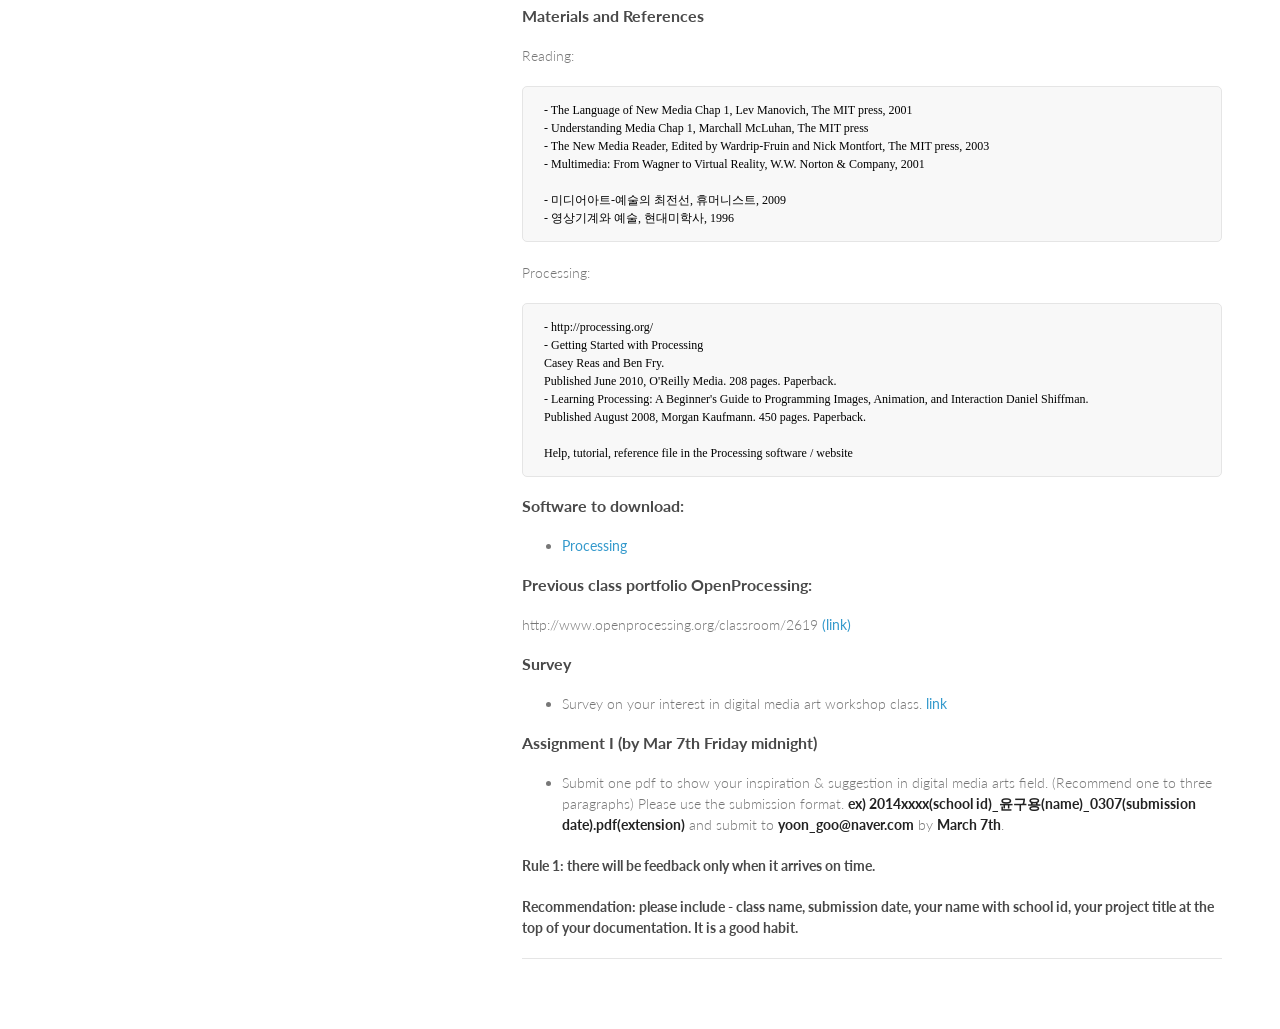
==== commit 7e9e59d6: "update" ====
--- a/index.html
+++ b/index.html
@@ -123,6 +123,7 @@
 
 --- 
 
+
 </div>
 <div id="wrapper">
 	
@@ -134,9 +135,11 @@
 		<a href=http://www.openprocessing.org/classroom/3620>Class Portfolio: OpenProcessing</a>
 		<br/><br/>
 		<a href="theory.html">Media Art Theory</a><br/>
+		<a href="practice.html">Media Art Practice</a><br/><br/>
+		
 		<a href="processing.html">Processing</a><br/>
-		<br/>
-		<!--	<a href="max.html">Max/MSP/Jitter</a><br/>  -->
+		<a href="max.html">Max/MSP/Jitter</a><br/>
+		<a href="maxprocessing.html">In-between Max & Processing</a><br/>
 	</div>
 	<div class="section">
 		<script type="text/javascript">
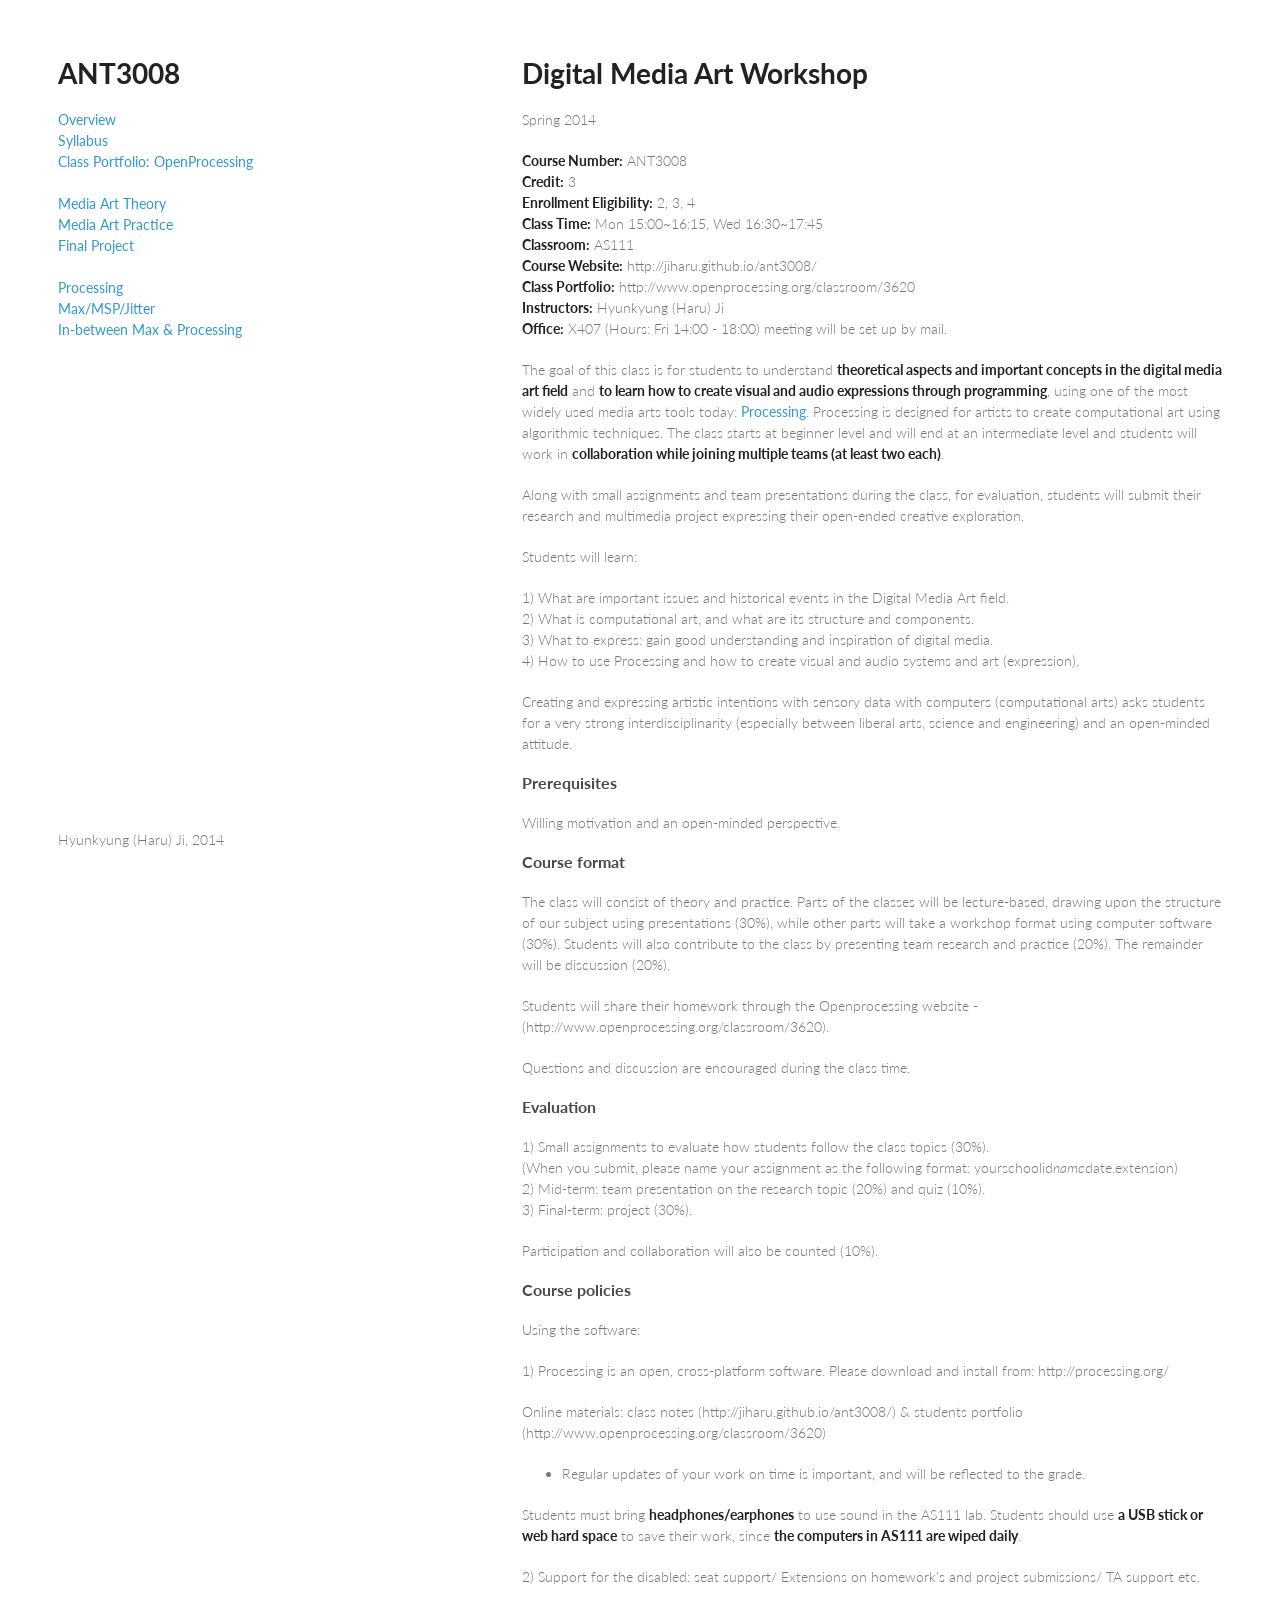
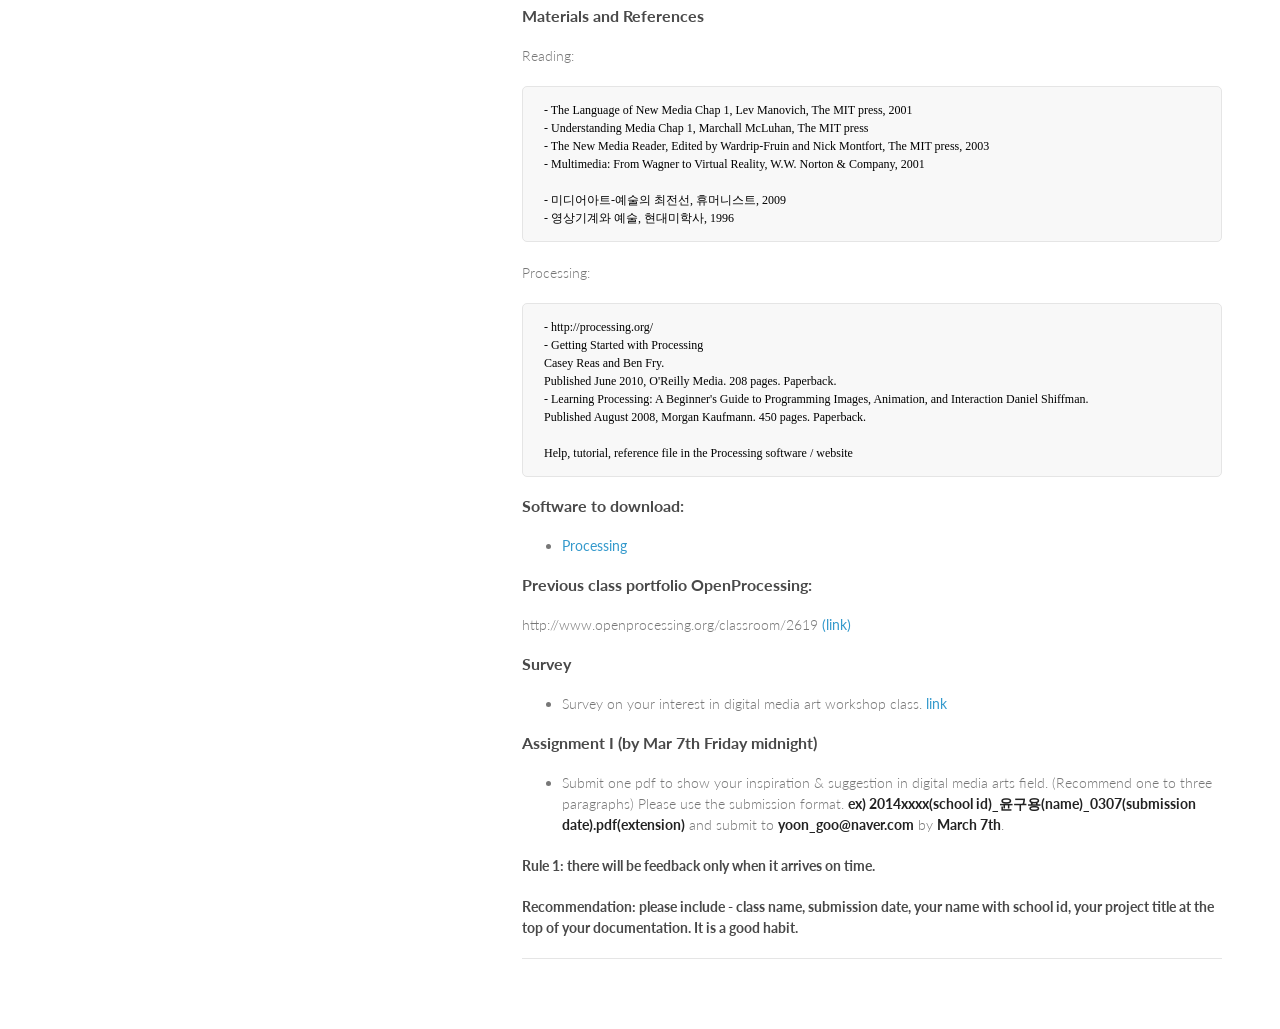
==== commit d42dcc68: "update" ====
--- a/index.html
+++ b/index.html
@@ -135,7 +135,8 @@
 		<a href=http://www.openprocessing.org/classroom/3620>Class Portfolio: OpenProcessing</a>
 		<br/><br/>
 		<a href="theory.html">Media Art Theory</a><br/>
-		<a href="practice.html">Media Art Practice</a><br/><br/>
+		<a href="practice.html">Media Art Practice</a><br/>		
+		<a href="project.html">Final Project</a><br/><br/>
 		
 		<a href="processing.html">Processing</a><br/>
 		<a href="max.html">Max/MSP/Jitter</a><br/>
